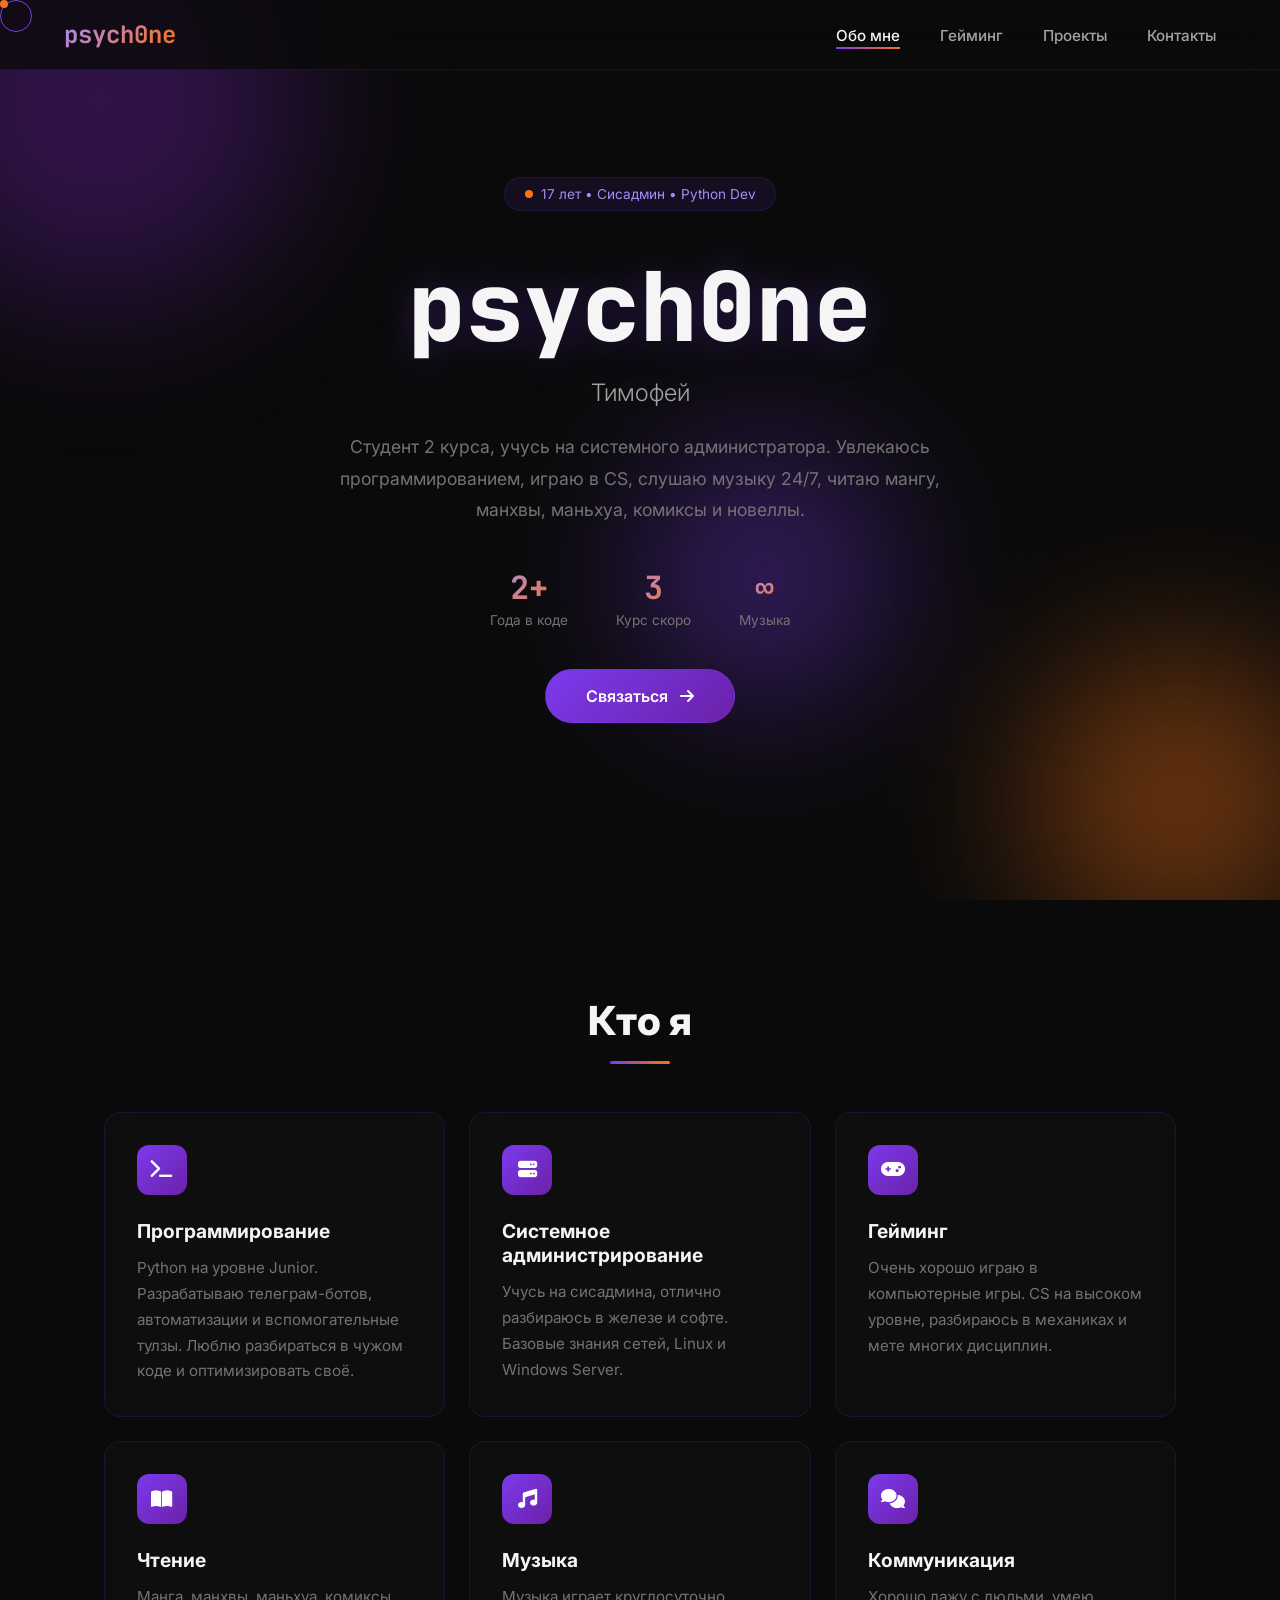
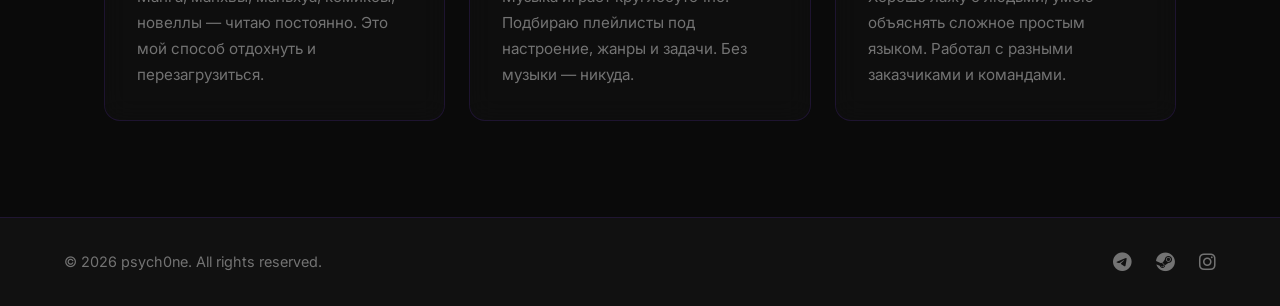
==== index.html @ a94a178a "Add files via upload" ====
<!DOCTYPE html>
<html lang="ru">
<head>
    <meta charset="UTF-8">
    <meta name="viewport" content="width=device-width, initial-scale=1.0">
    <title>psych0ne — Обо мне</title>
    <link rel="stylesheet" href="css/style.css">
    <link rel="stylesheet" href="https://cdnjs.cloudflare.com/ajax/libs/font-awesome/6.5.1/css/all.min.css">
</head>
<body>
    <div class="cursor"></div>
    <div class="cursor-follower"></div>
    
    <nav class="navbar">
        <div class="nav-logo">psych0ne</div>
        <ul class="nav-links">
            <li><a href="index.html" class="active">Обо мне</a></li>
            <li><a href="gaming.html">Гейминг</a></li>
            <li><a href="projects.html">Проекты</a></li>
            <li><a href="contacts.html">Контакты</a></li>
        </ul>
        <div class="hamburger">
            <span></span><span></span><span></span>
        </div>
    </nav>

    <main>
        <section class="hero">
            <div class="hero-bg">
                <div class="orb orb-1"></div>
                <div class="orb orb-2"></div>
                <div class="orb orb-3"></div>
            </div>
            <div class="hero-content">
                <div class="hero-badge">
                    <span class="pulse"></span>
                    <span>17 лет • Сисадмин • Python Dev</span>
                </div>
                <h1 class="glitch" data-text="psych0ne">psych0ne</h1>
                <p class="hero-subtitle">Тимофей</p>
                <p class="hero-desc">
                    Студент 2 курса, учусь на системного администратора. 
                    Увлекаюсь программированием, играю в CS, слушаю музыку 24/7, 
                    читаю мангу, манхвы, маньхуа, комиксы и новеллы.
                </p>
                <div class="hero-stats">
                    <div class="stat">
                        <span class="stat-num">2+</span>
                        <span class="stat-label">Года в коде</span>
                    </div>
                    <div class="stat">
                        <span class="stat-num">3</span>
                        <span class="stat-label">Курс скоро</span>
                    </div>
                    <div class="stat">
                        <span class="stat-num">∞</span>
                        <span class="stat-label">Музыка</span>
                    </div>
                </div>
                <a href="contacts.html" class="btn-primary">
                    <span>Связаться</span>
                    <i class="fas fa-arrow-right"></i>
                </a>
            </div>
        </section>

        <section class="about-section">
            <div class="container">
                <h2 class="section-title">Кто я</h2>
                <div class="about-grid">
                    <div class="about-card glass">
                        <div class="card-icon"><i class="fas fa-terminal"></i></div>
                        <h3>Программирование</h3>
                        <p>Python на уровне Junior. Разрабатываю телеграм-ботов, автоматизации и вспомогательные тулзы. Люблю разбираться в чужом коде и оптимизировать своё.</p>
                    </div>
                    <div class="about-card glass">
                        <div class="card-icon"><i class="fas fa-server"></i></div>
                        <h3>Системное администрирование</h3>
                        <p>Учусь на сисадмина, отлично разбираюсь в железе и софте. Базовые знания сетей, Linux и Windows Server.</p>
                    </div>
                    <div class="about-card glass">
                        <div class="card-icon"><i class="fas fa-gamepad"></i></div>
                        <h3>Гейминг</h3>
                        <p>Очень хорошо играю в компьютерные игры. CS на высоком уровне, разбираюсь в механиках и мете многих дисциплин.</p>
                    </div>
                    <div class="about-card glass">
                        <div class="card-icon"><i class="fas fa-book-open"></i></div>
                        <h3>Чтение</h3>
                        <p>Манга, манхвы, маньхуа, комиксы, новеллы — читаю постоянно. Это мой способ отдохнуть и перезагрузиться.</p>
                    </div>
                    <div class="about-card glass">
                        <div class="card-icon"><i class="fas fa-music"></i></div>
                        <h3>Музыка</h3>
                        <p>Музыка играет круглосуточно. Подбираю плейлисты под настроение, жанры и задачи. Без музыки — никуда.</p>
                    </div>
                    <div class="about-card glass">
                        <div class="card-icon"><i class="fas fa-comments"></i></div>
                        <h3>Коммуникация</h3>
                        <p>Хорошо лажу с людьми, умею объяснять сложное простым языком. Работал с разными заказчиками и командами.</p>
                    </div>
                </div>
            </div>
        </section>
    </main>

    <footer>
        <div class="footer-content">
            <p>© 2026 psych0ne. All rights reserved.</p>
            <div class="footer-links">
                <a href="https://t.me/Dadruuuz" target="_blank"><i class="fab fa-telegram"></i></a>
                <a href="https://steamcommunity.com/id/psych0ne/" target="_blank"><i class="fab fa-steam"></i></a>
                <a href="https://www.instagram.com/psych0ne_" target="_blank"><i class="fab fa-instagram"></i></a>
            </div>
        </div>
    </footer>

    <script src="js/main.js"></script>
</body>
</html>
---- css/style.css ----
@import url('https://fonts.googleapis.com/css2?family=Inter:wght@300;400;500;600;700;800;900&family=JetBrains+Mono:wght@400;700&display=swap');

:root {
    --bg-primary: #0a0a0a;
    --bg-secondary: #111111;
    --bg-card: rgba(17, 17, 17, 0.7);
    --purple: #7c3aed;
    --purple-dark: #6b21a8;
    --purple-light: #a78bfa;
    --orange: #f97316;
    --orange-dark: #ea580c;
    --text-primary: #f5f5f5;
    --text-secondary: #a3a3a3;
    --text-muted: #737373;
    --border: rgba(124, 58, 237, 0.15);
    --glass: rgba(17, 17, 17, 0.6);
}

* {
    margin: 0;
    padding: 0;
    box-sizing: border-box;
}

html {
    scroll-behavior: smooth;
}

body {
    font-family: 'Inter', sans-serif;
    background: var(--bg-primary);
    color: var(--text-primary);
    overflow-x: hidden;
    cursor: none;
}

::selection {
    background: var(--purple);
    color: white;
}

/* Custom Cursor */
.cursor {
    width: 8px;
    height: 8px;
    background: var(--orange);
    border-radius: 50%;
    position: fixed;
    pointer-events: none;
    z-index: 9999;
    transition: transform 0.1s;
}

.cursor-follower {
    width: 32px;
    height: 32px;
    border: 1px solid var(--purple);
    border-radius: 50%;
    position: fixed;
    pointer-events: none;
    z-index: 9998;
    transition: transform 0.15s, width 0.2s, height 0.2s;
}

body:hover .cursor,
body:hover .cursor-follower {
    opacity: 1;
}

/* Scrollbar */
::-webkit-scrollbar {
    width: 8px;
}

::-webkit-scrollbar-track {
    background: var(--bg-primary);
}

::-webkit-scrollbar-thumb {
    background: var(--purple-dark);
    border-radius: 4px;
}

::-webkit-scrollbar-thumb:hover {
    background: var(--purple);
}

/* Glass Effect */
.glass {
    background: var(--glass);
    backdrop-filter: blur(12px);
    -webkit-backdrop-filter: blur(12px);
    border: 1px solid var(--border);
    border-radius: 16px;
}

/* Navbar */
.navbar {
    position: fixed;
    top: 0;
    left: 0;
    right: 0;
    z-index: 1000;
    display: flex;
    justify-content: space-between;
    align-items: center;
    padding: 1.2rem 5%;
    background: rgba(10, 10, 10, 0.8);
    backdrop-filter: blur(20px);
    -webkit-backdrop-filter: blur(20px);
    border-bottom: 1px solid var(--border);
}

.nav-logo {
    font-family: 'JetBrains Mono', monospace;
    font-size: 1.5rem;
    font-weight: 700;
    background: linear-gradient(135deg, var(--purple-light), var(--orange));
    -webkit-background-clip: text;
    -webkit-text-fill-color: transparent;
    background-clip: text;
}

.nav-links {
    display: flex;
    list-style: none;
    gap: 2.5rem;
}

.nav-links a {
    text-decoration: none;
    color: var(--text-secondary);
    font-weight: 500;
    font-size: 0.95rem;
    transition: color 0.3s;
    position: relative;
}

.nav-links a::after {
    content: '';
    position: absolute;
    bottom: -4px;
    left: 0;
    width: 0;
    height: 2px;
    background: linear-gradient(90deg, var(--purple), var(--orange));
    transition: width 0.3s;
}

.nav-links a:hover,
.nav-links a.active {
    color: var(--text-primary);
}

.nav-links a:hover::after,
.nav-links a.active::after {
    width: 100%;
}

.hamburger {
    display: none;
    flex-direction: column;
    gap: 5px;
    cursor: pointer;
}

.hamburger span {
    width: 25px;
    height: 2px;
    background: var(--text-primary);
    transition: 0.3s;
}

/* Hero Section */
.hero {
    min-height: 100vh;
    display: flex;
    align-items: center;
    justify-content: center;
    position: relative;
    padding: 0 5%;
    overflow: hidden;
}

.hero-bg {
    position: absolute;
    inset: 0;
    z-index: 0;
}

.orb {
    position: absolute;
    border-radius: 50%;
    filter: blur(80px);
    opacity: 0.4;
    animation: float 8s ease-in-out infinite;
}

.orb-1 {
    width: 400px;
    height: 400px;
    background: var(--purple-dark);
    top: -100px;
    left: -100px;
    animation-delay: 0s;
}

.orb-2 {
    width: 300px;
    height: 300px;
    background: var(--orange);
    bottom: -50px;
    right: -50px;
    animation-delay: -2s;
}

.orb-3 {
    width: 250px;
    height: 250px;
    background: var(--purple);
    top: 50%;
    left: 50%;
    animation-delay: -4s;
}

@keyframes float {
    0%, 100% { transform: translate(0, 0) scale(1); }
    33% { transform: translate(30px, -30px) scale(1.1); }
    66% { transform: translate(-20px, 20px) scale(0.9); }
}

.hero-content {
    position: relative;
    z-index: 1;
    text-align: center;
    max-width: 800px;
}

.hero-badge {
    display: inline-flex;
    align-items: center;
    gap: 0.5rem;
    padding: 0.5rem 1.2rem;
    background: rgba(124, 58, 237, 0.1);
    border: 1px solid var(--border);
    border-radius: 50px;
    font-size: 0.85rem;
    color: var(--purple-light);
    margin-bottom: 2rem;
}

.pulse {
    width: 8px;
    height: 8px;
    background: var(--orange);
    border-radius: 50%;
    animation: pulse 2s infinite;
}

@keyframes pulse {
    0%, 100% { opacity: 1; transform: scale(1); }
    50% { opacity: 0.5; transform: scale(1.2); }
}

.glitch {
    font-family: 'JetBrains Mono', monospace;
    font-size: clamp(3rem, 8vw, 6rem);
    font-weight: 900;
    color: var(--text-primary);
    position: relative;
    text-shadow: 0 0 40px rgba(124, 58, 237, 0.3);
    margin-bottom: 0.5rem;
}

.hero-subtitle {
    font-size: 1.5rem;
    color: var(--text-secondary);
    margin-bottom: 1.5rem;
    font-weight: 300;
}

.hero-desc {
    font-size: 1.1rem;
    color: var(--text-muted);
    line-height: 1.8;
    margin-bottom: 2.5rem;
    max-width: 600px;
    margin-left: auto;
    margin-right: auto;
}

.hero-stats {
    display: flex;
    justify-content: center;
    gap: 3rem;
    margin-bottom: 2.5rem;
}

.stat {
    text-align: center;
}

.stat-num {
    display: block;
    font-family: 'JetBrains Mono', monospace;
    font-size: 2rem;
    font-weight: 700;
    background: linear-gradient(135deg, var(--purple-light), var(--orange));
    -webkit-background-clip: text;
    -webkit-text-fill-color: transparent;
    background-clip: text;
}

.stat-label {
    font-size: 0.85rem;
    color: var(--text-muted);
}

.btn-primary {
    display: inline-flex;
    align-items: center;
    gap: 0.75rem;
    padding: 1rem 2.5rem;
    background: linear-gradient(135deg, var(--purple), var(--purple-dark));
    color: white;
    text-decoration: none;
    border-radius: 50px;
    font-weight: 600;
    transition: all 0.3s;
    border: 1px solid rgba(124, 58, 237, 0.3);
    position: relative;
    overflow: hidden;
}

.btn-primary::before {
    content: '';
    position: absolute;
    inset: 0;
    background: linear-gradient(135deg, var(--orange), var(--orange-dark));
    opacity: 0;
    transition: opacity 0.3s;
}

.btn-primary:hover::before {
    opacity: 1;
}

.btn-primary span,
.btn-primary i {
    position: relative;
    z-index: 1;
}

.btn-primary:hover {
    transform: translateY(-2px);
    box-shadow: 0 10px 40px rgba(124, 58, 237, 0.3);
}

/* Container */
.container {
    max-width: 1200px;
    margin: 0 auto;
    padding: 0 5%;
}

/* Section Title */
.section-title {
    font-size: 2.5rem;
    font-weight: 800;
    text-align: center;
    margin-bottom: 3rem;
    position: relative;
}

.section-title::after {
    content: '';
    display: block;
    width: 60px;
    height: 3px;
    background: linear-gradient(90deg, var(--purple), var(--orange));
    margin: 1rem auto 0;
    border-radius: 2px;
}

/* About Section */
.about-section {
    padding: 6rem 0;
}

.about-grid {
    display: grid;
    grid-template-columns: repeat(auto-fit, minmax(300px, 1fr));
    gap: 1.5rem;
}

.about-card {
    padding: 2rem;
    transition: all 0.3s;
}

.about-card:hover {
    transform: translateY(-5px);
    border-color: rgba(124, 58, 237, 0.3);
    box-shadow: 0 10px 40px rgba(124, 58, 237, 0.1);
}

.card-icon {
    width: 50px;
    height: 50px;
    display: flex;
    align-items: center;
    justify-content: center;
    background: linear-gradient(135deg, var(--purple), var(--purple-dark));
    border-radius: 12px;
    margin-bottom: 1.5rem;
    font-size: 1.2rem;
    color: white;
}

.about-card h3 {
    font-size: 1.2rem;
    margin-bottom: 0.75rem;
    color: var(--text-primary);
}

.about-card p {
    color: var(--text-muted);
    line-height: 1.7;
    font-size: 0.95rem;
}

/* Page Hero */
.page-hero {
    min-height: 50vh;
    display: flex;
    align-items: center;
    justify-content: center;
    position: relative;
    padding: 8rem 5% 4rem;
    overflow: hidden;
}

.page-hero-content {
    position: relative;
    z-index: 1;
    text-align: center;
}

.page-hero-content h1 {
    font-size: clamp(2.5rem, 6vw, 4rem);
    font-weight: 900;
    margin-bottom: 1rem;
    background: linear-gradient(135deg, var(--text-primary), var(--purple-light));
    -webkit-background-clip: text;
    -webkit-text-fill-color: transparent;
    background-clip: text;
}

.page-hero-content p {
    font-size: 1.2rem;
    color: var(--text-muted);
}

/* Gaming Section */
.gaming-section {
    padding: 4rem 0 6rem;
}

.game-showcase {
    display: flex;
    flex-direction: column;
    gap: 2rem;
    margin-bottom: 4rem;
}

.game-card {
    position: relative;
    overflow: hidden;
    padding: 3rem;
    min-height: 350px;
    display: flex;
    align-items: center;
}

.game-bg {
    position: absolute;
    inset: 0;
    opacity: 0.1;
    z-index: 0;
}

.cs-bg {
    background: radial-gradient(circle at 80% 50%, var(--orange), transparent 70%);
}

.dota-bg {
    background: radial-gradient(circle at 20% 50%, var(--purple), transparent 70%);
}

.game-content {
    position: relative;
    z-index: 1;
    max-width: 600px;
}

.game-icon {
    width: 60px;
    height: 60px;
    display: flex;
    align-items: center;
    justify-content: center;
    background: linear-gradient(135deg, var(--purple), var(--orange));
    border-radius: 16px;
    font-size: 1.5rem;
    margin-bottom: 1.5rem;
}

.game-card h2 {
    font-size: 2rem;
    margin-bottom: 1rem;
}

.game-rank {
    display: flex;
    align-items: center;
    gap: 1rem;
    margin-bottom: 1.5rem;
}

.rank-badge {
    padding: 0.4rem 1rem;
    border-radius: 50px;
    font-weight: 700;
    font-size: 0.9rem;
}

.rank-badge.elite {
    background: linear-gradient(135deg, var(--orange), var(--orange-dark));
    color: white;
}

.rank-badge.immortal {
    background: linear-gradient(135deg, #ef4444, #dc2626);
    color: white;
}

.rank-year {
    color: var(--text-muted);
    font-size: 0.9rem;
}

.game-card p {
    color: var(--text-muted);
    line-height: 1.8;
    margin-bottom: 1.5rem;
}

.game-stats-row {
    display: flex;
    gap: 1.5rem;
    flex-wrap: wrap;
}

.g-stat {
    display: flex;
    align-items: center;
    gap: 0.5rem;
    color: var(--text-secondary);
    font-size: 0.9rem;
}

.g-stat i {
    color: var(--purple-light);
}

/* Mini Games */
.mini-games-grid {
    display: grid;
    grid-template-columns: repeat(auto-fit, minmax(200px, 1fr));
    gap: 1rem;
}

.mini-game {
    padding: 1.5rem;
    display: flex;
    align-items: center;
    gap: 1rem;
    color: var(--text-secondary);
    transition: all 0.3s;
}

.mini-game:hover {
    border-color: var(--purple);
    color: var(--text-primary);
}

.mini-game i {
    font-size: 1.2rem;
    color: var(--purple-light);
}

/* Projects Section */
.projects-section {
    padding: 4rem 0 6rem;
}

.projects-timeline {
    position: relative;
    max-width: 800px;
    margin: 0 auto;
}

.timeline-line {
    position: absolute;
    left: 24px;
    top: 0;
    bottom: 0;
    width: 2px;
    background: linear-gradient(180deg, var(--purple), var(--orange));
    opacity: 0.3;
}

.project-item {
    position: relative;
    margin-bottom: 2rem;
    padding: 2rem 2rem 2rem 4rem;
    margin-left: 0;
}

.project-dot {
    position: absolute;
    left: 18px;
    top: 2.5rem;
    width: 14px;
    height: 14px;
    background: var(--purple);
    border-radius: 50%;
    border: 3px solid var(--bg-primary);
    box-shadow: 0 0 20px rgba(124, 58, 237, 0.5);
}

.project-header {
    display: flex;
    align-items: center;
    gap: 1rem;
    margin-bottom: 1rem;
}

.project-icon {
    width: 45px;
    height: 45px;
    display: flex;
    align-items: center;
    justify-content: center;
    background: rgba(124, 58, 237, 0.1);
    border-radius: 12px;
    color: var(--purple-light);
    font-size: 1.1rem;
}

.project-meta h3 {
    font-size: 1.2rem;
    margin-bottom: 0.25rem;
}

.project-tag {
    font-size: 0.8rem;
    color: var(--orange);
    font-family: 'JetBrains Mono', monospace;
}

.project-item p {
    color: var(--text-muted);
    line-height: 1.7;
    margin-bottom: 1rem;
}

.project-features {
    display: flex;
    gap: 1rem;
    flex-wrap: wrap;
}

.project-features span {
    display: flex;
    align-items: center;
    gap: 0.4rem;
    font-size: 0.85rem;
    color: var(--text-secondary);
    padding: 0.4rem 0.8rem;
    background: rgba(124, 58, 237, 0.05);
    border-radius: 50px;
    border: 1px solid var(--border);
}

.nda-notice {
    margin-top: 3rem;
    padding: 2rem;
    text-align: center;
    max-width: 700px;
    margin-left: auto;
    margin-right: auto;
}

.nda-notice i {
    font-size: 2rem;
    color: var(--orange);
    margin-bottom: 1rem;
}

.nda-notice p {
    color: var(--text-muted);
    line-height: 1.7;
}

/* Contacts Section */
.contacts-section {
    padding: 4rem 0 6rem;
}

.contacts-grid {
    display: grid;
    grid-template-columns: repeat(auto-fit, minmax(280px, 1fr));
    gap: 1.5rem;
    max-width: 900px;
    margin: 0 auto;
}

.contact-card {
    display: flex;
    align-items: center;
    gap: 1.5rem;
    padding: 1.5rem 2rem;
    text-decoration: none;
    color: inherit;
    transition: all 0.3s;
}

.contact-card:hover {
    transform: translateX(5px);
    border-color: var(--purple);
}

.contact-icon {
    width: 50px;
    height: 50px;
    display: flex;
    align-items: center;
    justify-content: center;
    border-radius: 12px;
    font-size: 1.3rem;
    flex-shrink: 0;
}

.contact-icon.telegram {
    background: rgba(34, 158, 217, 0.1);
    color: #229ed9;
}

.contact-icon.telegram-work {
    background: rgba(124, 58, 237, 0.1);
    color: var(--purple-light);
}

.contact-icon.steam {
    background: rgba(23, 29, 37, 0.5);
    color: #c5c3c0;
}

.contact-icon.instagram {
    background: linear-gradient(135deg, rgba(225, 48, 108, 0.1), rgba(88, 81, 219, 0.1));
    color: #e1306c;
}

.contact-info h3 {
    font-size: 1.1rem;
    margin-bottom: 0.25rem;
}

.contact-info p {
    color: var(--text-secondary);
    font-family: 'JetBrains Mono', monospace;
    font-size: 0.9rem;
}

.contact-label {
    display: inline-block;
    margin-top: 0.5rem;
    font-size: 0.75rem;
    padding: 0.2rem 0.6rem;
    background: rgba(124, 58, 237, 0.1);
    color: var(--purple-light);
    border-radius: 50px;
}

.contact-arrow {
    margin-left: auto;
    color: var(--text-muted);
    font-size: 0.9rem;
    transition: transform 0.3s;
}

.contact-card:hover .contact-arrow {
    transform: translate(3px, -3px);
    color: var(--purple-light);
}

.contact-footer {
    margin-top: 3rem;
    padding: 2rem;
    text-align: center;
    max-width: 600px;
    margin-left: auto;
    margin-right: auto;
}

.contact-footer i {
    font-size: 1.5rem;
    color: var(--purple-light);
    margin-bottom: 0.75rem;
}

.contact-footer p {
    color: var(--text-muted);
}

/* Footer */
footer {
    border-top: 1px solid var(--border);
    padding: 2rem 5%;
    background: var(--bg-secondary);
}

.footer-content {
    max-width: 1200px;
    margin: 0 auto;
    display: flex;
    justify-content: space-between;
    align-items: center;
    flex-wrap: wrap;
    gap: 1rem;
}

.footer-content p {
    color: var(--text-muted);
    font-size: 0.9rem;
}

.footer-links {
    display: flex;
    gap: 1.5rem;
}

.footer-links a {
    color: var(--text-muted);
    font-size: 1.2rem;
    transition: color 0.3s;
}

.footer-links a:hover {
    color: var(--purple-light);
}

/* Responsive */
@media (max-width: 768px) {
    .nav-links {
        position: fixed;
        top: 70px;
        left: 0;
        right: 0;
        background: var(--bg-secondary);
        flex-direction: column;
        padding: 2rem;
        gap: 1.5rem;
        border-bottom: 1px solid var(--border);
        transform: translateY(-150%);
        transition: transform 0.3s;
    }

    .nav-links.active {
        transform: translateY(0);
    }

    .hamburger {
        display: flex;
    }

    .hero-stats {
        gap: 1.5rem;
    }

    .hero-desc {
        font-size: 1rem;
    }

    .game-card {
        padding: 2rem;
    }

    .project-item {
        padding: 1.5rem 1.5rem 1.5rem 3rem;
    }

    .timeline-line {
        left: 18px;
    }

    .project-dot {
        left: 12px;
    }

    .cursor, .cursor-follower {
        display: none;
    }

    body {
        cursor: auto;
    }

    .footer-content {
        flex-direction: column;
        text-align: center;
    }
}

/* Animations */
@keyframes fadeInUp {
    from {
        opacity: 0;
        transform: translateY(30px);
    }
    to {
        opacity: 1;
        transform: translateY(0);
    }
}

.about-card,
.game-card,
.project-item,
.contact-card {
    animation: fadeInUp 0.6s ease-out forwards;
    opacity: 0;
}

.about-card:nth-child(1) { animation-delay: 0.1s; }
.about-card:nth-child(2) { animation-delay: 0.2s; }
.about-card:nth-child(3) { animation-delay: 0.3s; }
.about-card:nth-child(4) { animation-delay: 0.4s; }
.about-card:nth-child(5) { animation-delay: 0.5s; }
.about-card:nth-child(6) { animation-delay: 0.6s; }

.project-item:nth-child(2) { animation-delay: 0.2s; }
.project-item:nth-child(3) { animation-delay: 0.4s; }
.project-item:nth-child(4) { animation-delay: 0.6s; }

.contact-card:nth-child(1) { animation-delay: 0.1s; }
.contact-card:nth-child(2) { animation-delay: 0.2s; }
.contact-card:nth-child(3) { animation-delay: 0.3s; }
.contact-card:nth-child(4) { animation-delay: 0.4s; }
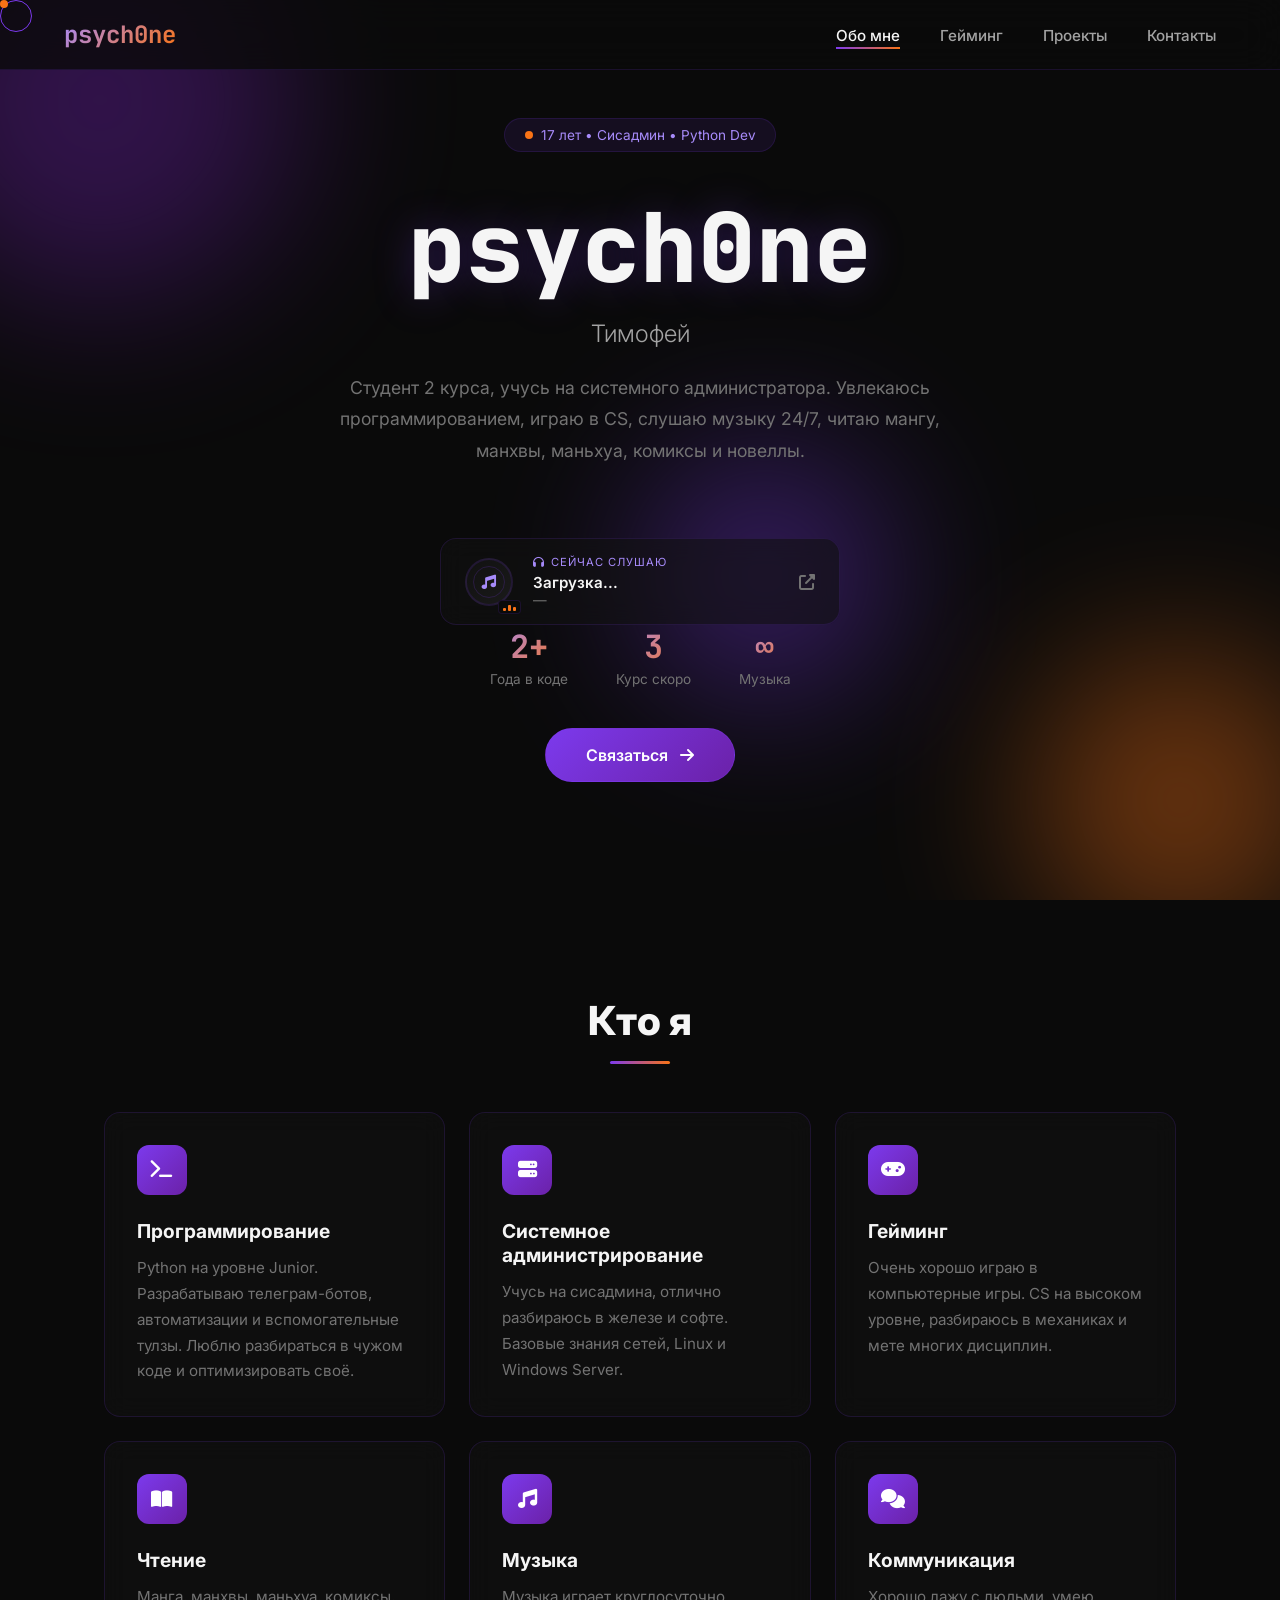
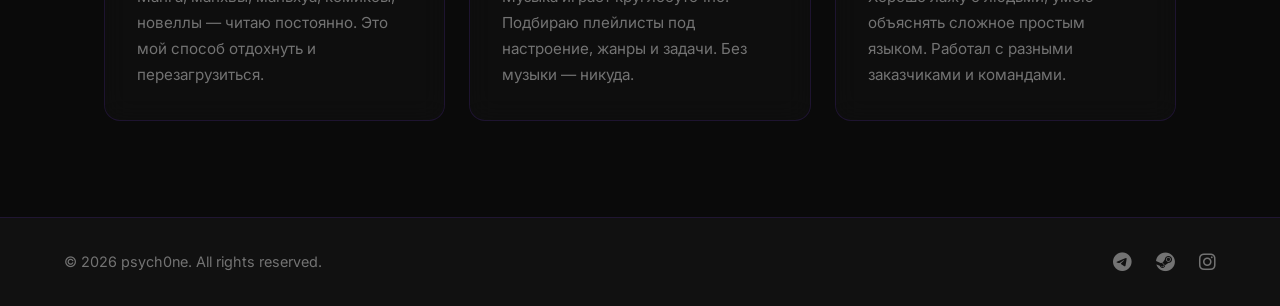
==== commit 0dfa4a21: "Update index.html" ====
--- a/index.html
+++ b/index.html
@@ -43,6 +43,26 @@
                     Увлекаюсь программированием, играю в CS, слушаю музыку 24/7, 
                     читаю мангу, манхвы, маньхуа, комиксы и новеллы.
                 </p>
+
+                <!-- Мини-плеер Last.fm -->
+                <div class="mini-player glass" id="mini-player">
+                    <div class="player-visual">
+                        <div class="vinyl-spin">
+                            <div class="vinyl-grooves"></div>
+                            <i class="fas fa-music"></i>
+                        </div>
+                        <div class="playing-indicator">
+                            <span></span><span></span><span></span>
+                        </div>
+                    </div>
+                    <div class="player-info">
+                        <div class="player-label"><i class="fas fa-headphones"></i> Сейчас слушаю</div>
+                        <div class="player-track" id="track-name">Загрузка...</div>
+                        <div class="player-artist" id="track-artist">—</div>
+                    </div>
+                    <a href="#" class="player-link" id="track-link" target="_blank"><i class="fas fa-external-link-alt"></i></a>
+                </div>
+
                 <div class="hero-stats">
                     <div class="stat">
                         <span class="stat-num">2+</span>
@@ -116,4 +136,4 @@
 
     <script src="js/main.js"></script>
 </body>
-</html>+</html>
--- a/css/style.css
+++ b/css/style.css
@@ -957,4 +957,220 @@
 .contact-card:nth-child(1) { animation-delay: 0.1s; }
 .contact-card:nth-child(2) { animation-delay: 0.2s; }
 .contact-card:nth-child(3) { animation-delay: 0.3s; }
-.contact-card:nth-child(4) { animation-delay: 0.4s; }+.contact-card:nth-child(4) { animation-delay: 0.4s; }
+/* ========== RANK MAP ========== */
+.rank-section { margin: 3rem 0; }
+.rank-map { padding: 2.5rem; overflow-x: auto; }
+.rank-track {
+    position: relative;
+    height: 60px;
+    display: flex;
+    align-items: center;
+    min-width: 700px;
+}
+.rank-progress {
+    position: absolute;
+    left: 0;
+    top: 50%;
+    transform: translateY(-50%);
+    height: 4px;
+    background: linear-gradient(90deg, var(--purple), var(--orange));
+    border-radius: 2px;
+    box-shadow: 0 0 20px rgba(124, 58, 237, 0.4);
+}
+.cs-progress { width: 95%; animation: fillProgress 2s ease-out forwards; }
+.dota-progress { width: 95%; animation: fillProgress 2s ease-out 0.3s forwards; }
+@keyframes fillProgress { from { width: 0; } }
+
+.rank-nodes {
+    display: flex;
+    justify-content: space-between;
+    width: 100%;
+    position: relative;
+    z-index: 1;
+}
+.rank-node {
+    display: flex;
+    flex-direction: column;
+    align-items: center;
+    gap: 0.5rem;
+    color: var(--text-muted);
+    transition: all 0.3s;
+    position: relative;
+}
+.rank-node i {
+    width: 36px;
+    height: 36px;
+    display: flex;
+    align-items: center;
+    justify-content: center;
+    background: var(--bg-secondary);
+    border: 2px solid var(--border);
+    border-radius: 50%;
+    font-size: 0.8rem;
+    transition: all 0.3s;
+}
+.rank-node.active i {
+    background: linear-gradient(135deg, var(--purple), var(--orange));
+    border-color: var(--orange);
+    color: white;
+    box-shadow: 0 0 20px rgba(249, 115, 22, 0.4);
+    transform: scale(1.2);
+}
+.rank-node.active { color: var(--text-primary); }
+.rank-node::after {
+    content: attr(data-label);
+    font-size: 0.7rem;
+    white-space: nowrap;
+    font-family: 'JetBrains Mono', monospace;
+}
+
+/* ========== STATS GRID ========== */
+.stats-grid {
+    display: grid;
+    grid-template-columns: repeat(auto-fit, minmax(200px, 1fr));
+    gap: 1.5rem;
+    margin: 2rem 0;
+}
+.stat-card {
+    padding: 2rem;
+    text-align: center;
+    transition: all 0.3s;
+}
+.stat-card:hover {
+    transform: translateY(-5px);
+    border-color: var(--purple);
+    box-shadow: 0 10px 40px rgba(124, 58, 237, 0.1);
+}
+.stat-card i {
+    font-size: 1.5rem;
+    color: var(--purple-light);
+    margin-bottom: 1rem;
+}
+.stat-value {
+    font-family: 'JetBrains Mono', monospace;
+    font-size: 2.5rem;
+    font-weight: 700;
+    background: linear-gradient(135deg, var(--text-primary), var(--purple-light));
+    -webkit-background-clip: text;
+    -webkit-text-fill-color: transparent;
+    background-clip: text;
+    line-height: 1;
+    margin-bottom: 0.5rem;
+}
+.stat-name {
+    font-size: 0.9rem;
+    color: var(--text-muted);
+}
+.api-note {
+    text-align: center;
+    color: var(--text-muted);
+    font-size: 0.85rem;
+    margin-bottom: 2rem;
+}
+.api-note i { color: var(--orange); margin-right: 0.5rem; }
+
+/* ========== MINI PLAYER ========== */
+.mini-player {
+    display: inline-flex;
+    align-items: center;
+    gap: 1.25rem;
+    padding: 1rem 1.5rem;
+    margin-top: 2rem;
+    max-width: 400px;
+    width: 100%;
+    transition: all 0.3s;
+}
+.mini-player:hover { border-color: var(--purple); }
+.player-visual {
+    position: relative;
+    width: 48px;
+    height: 48px;
+    flex-shrink: 0;
+}
+.vinyl-spin {
+    width: 48px;
+    height: 48px;
+    border-radius: 50%;
+    background: linear-gradient(135deg, var(--bg-secondary), #1a1a1a);
+    border: 2px solid var(--border);
+    display: flex;
+    align-items: center;
+    justify-content: center;
+    position: relative;
+    animation: spin 4s linear infinite;
+}
+@keyframes spin { from { transform: rotate(0deg); } to { transform: rotate(360deg); } }
+.vinyl-grooves {
+    position: absolute;
+    inset: 6px;
+    border-radius: 50%;
+    border: 1px solid rgba(124, 58, 237, 0.2);
+}
+.vinyl-spin i { font-size: 0.9rem; color: var(--purple-light); }
+.playing-indicator {
+    position: absolute;
+    bottom: -8px;
+    right: -8px;
+    display: flex;
+    gap: 2px;
+    align-items: flex-end;
+    height: 14px;
+    background: var(--bg-primary);
+    padding: 2px 4px;
+    border-radius: 4px;
+    border: 1px solid var(--border);
+}
+.playing-indicator span {
+    width: 3px;
+    background: var(--orange);
+    border-radius: 1px;
+    animation: soundbar 1s ease-in-out infinite;
+}
+.playing-indicator span:nth-child(1) { height: 40%; animation-delay: 0s; }
+.playing-indicator span:nth-child(2) { height: 70%; animation-delay: 0.2s; }
+.playing-indicator span:nth-child(3) { height: 50%; animation-delay: 0.4s; }
+@keyframes soundbar {
+    0%, 100% { transform: scaleY(1); }
+    50% { transform: scaleY(1.8); }
+}
+.player-info { flex: 1; min-width: 0; text-align: left; }
+.player-label {
+    font-size: 0.7rem;
+    color: var(--purple-light);
+    text-transform: uppercase;
+    letter-spacing: 1px;
+    margin-bottom: 0.25rem;
+    display: flex;
+    align-items: center;
+    gap: 0.4rem;
+}
+.player-track {
+    font-weight: 600;
+    font-size: 0.95rem;
+    white-space: nowrap;
+    overflow: hidden;
+    text-overflow: ellipsis;
+    color: var(--text-primary);
+}
+.player-artist {
+    font-size: 0.85rem;
+    color: var(--text-muted);
+    white-space: nowrap;
+    overflow: hidden;
+    text-overflow: ellipsis;
+}
+.player-link {
+    color: var(--text-muted);
+    transition: color 0.3s;
+    flex-shrink: 0;
+}
+.player-link:hover { color: var(--purple-light); }
+
+/* ========== RESPONSIVE ========== */
+@media (max-width: 768px) {
+    .rank-map { padding: 1.5rem; }
+    .stats-grid { grid-template-columns: repeat(2, 1fr); gap: 1rem; }
+    .stat-value { font-size: 1.8rem; }
+    .mini-player { max-width: 100%; }
+}
